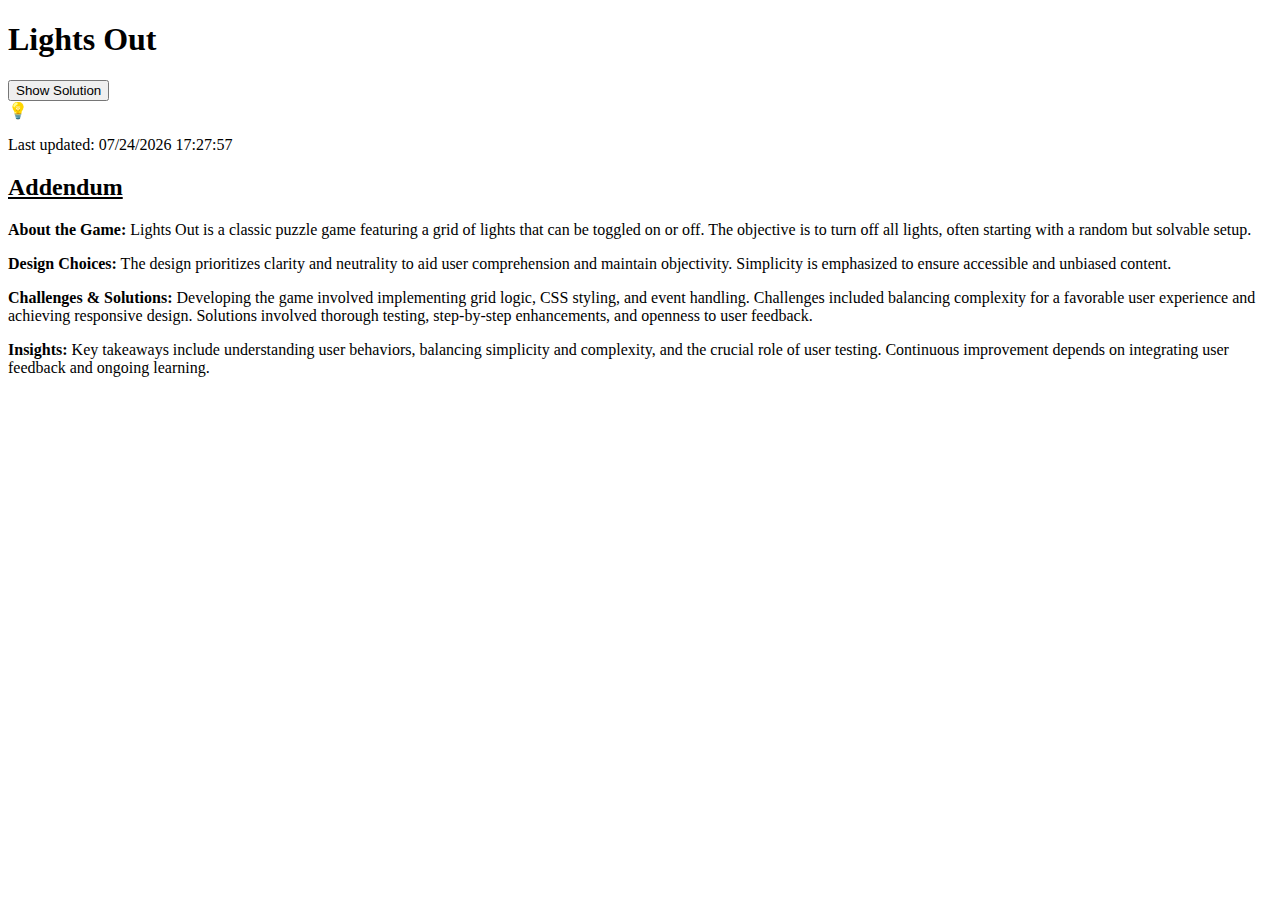
==== final/index.html @ 1e5f59c1 "Create index.html" ====
<!DOCTYPE html>
<html lang="en">

<head>
    <meta charset="UTF-8">
    <meta name="viewport" content="width=device-width, initial-scale=1.0">
    <title>Lights Out Game</title>
    <link rel="stylesheet" href="styles.css">
</head>

<body>
    <header>
        <h1 id="h1-title">Lights Out</h1>
    </header>

    <main>
        <div id="game-container"></div>
        <button id="solution-btn" onclick="showSolution()">Show Solution</button>
        <div id="solution">💡</div>
    </main>

    <footer>
        <p>Last updated: <span id="lastModified"></span></p>
    </footer>

    <div id="addendum">
        <h2><u>Addendum</u></h2>
        <p><strong>About the Game:</strong> Lights Out is a classic puzzle game featuring a grid of lights that can be toggled on or off. The objective is to turn off all lights, often starting with a random but solvable setup.</p>
        <p><strong>Design Choices:</strong> The design prioritizes clarity and neutrality to aid user comprehension and maintain objectivity. Simplicity is emphasized to ensure accessible and unbiased content.</p>
        <p><strong>Challenges & Solutions:</strong> Developing the game involved implementing grid logic, CSS styling, and event handling. Challenges included balancing complexity for a favorable user experience and achieving responsive design. Solutions involved thorough testing, step-by-step enhancements, and openness to user feedback.</p>
        <p><strong>Insights:</strong> Key takeaways include understanding user behaviors, balancing simplicity and complexity, and the crucial role of user testing. Continuous improvement depends on integrating user feedback and ongoing learning.</p>
    </div>

    <script type="text/javascript">
        var lastModified = document.lastModified;
        document.getElementById('lastModified').textContent = lastModified;
    </script>

    <script src="script.js"></script>
</body>

</html>
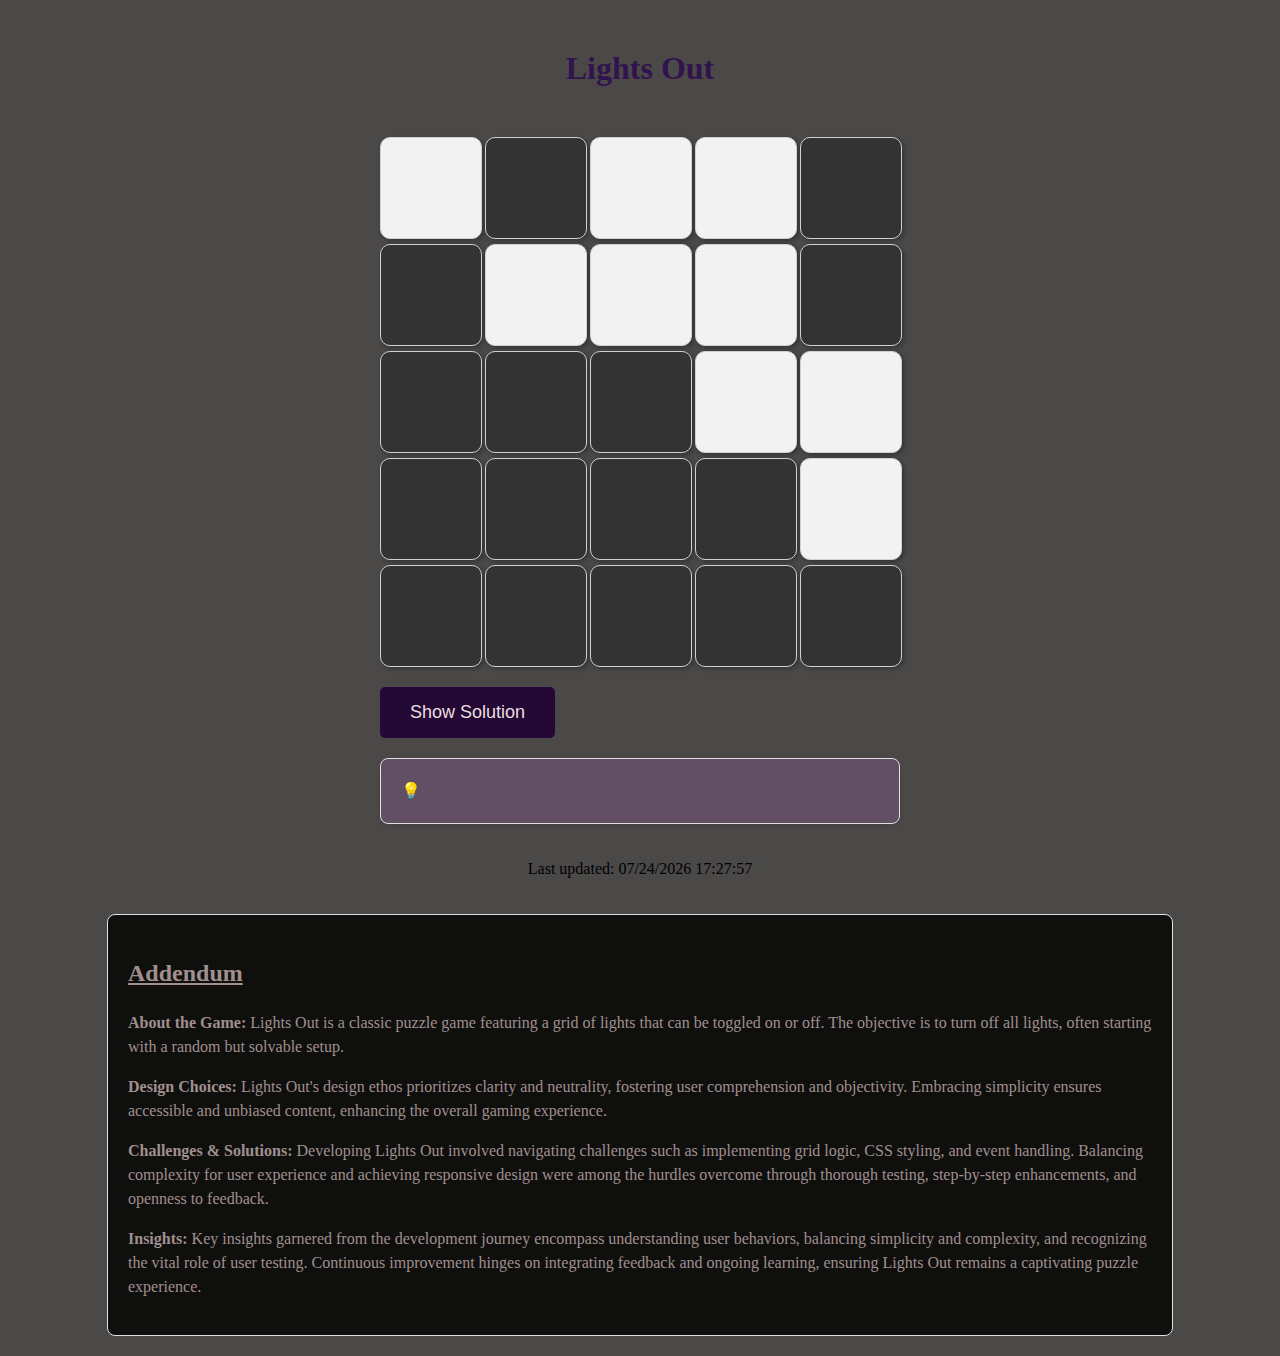
==== commit 385d9f7e: "Update index.html" ====
--- a/final/index.html
+++ b/final/index.html
@@ -26,9 +26,9 @@
     <div id="addendum">
         <h2><u>Addendum</u></h2>
         <p><strong>About the Game:</strong> Lights Out is a classic puzzle game featuring a grid of lights that can be toggled on or off. The objective is to turn off all lights, often starting with a random but solvable setup.</p>
-        <p><strong>Design Choices:</strong> The design prioritizes clarity and neutrality to aid user comprehension and maintain objectivity. Simplicity is emphasized to ensure accessible and unbiased content.</p>
-        <p><strong>Challenges & Solutions:</strong> Developing the game involved implementing grid logic, CSS styling, and event handling. Challenges included balancing complexity for a favorable user experience and achieving responsive design. Solutions involved thorough testing, step-by-step enhancements, and openness to user feedback.</p>
-        <p><strong>Insights:</strong> Key takeaways include understanding user behaviors, balancing simplicity and complexity, and the crucial role of user testing. Continuous improvement depends on integrating user feedback and ongoing learning.</p>
+        <p><strong>Design Choices:</strong> Lights Out's design ethos prioritizes clarity and neutrality, fostering user comprehension and objectivity. Embracing simplicity ensures accessible and unbiased content, enhancing the overall gaming experience.</p>
+        <p><strong>Challenges & Solutions:</strong> Developing Lights Out involved navigating challenges such as implementing grid logic, CSS styling, and event handling. Balancing complexity for user experience and achieving responsive design were among the hurdles overcome through thorough testing, step-by-step enhancements, and openness to feedback.</p>
+        <p><strong>Insights:</strong> Key insights garnered from the development journey encompass understanding user behaviors, balancing simplicity and complexity, and recognizing the vital role of user testing. Continuous improvement hinges on integrating feedback and ongoing learning, ensuring Lights Out remains a captivating puzzle experience.</p>
     </div>
 
     <script type="text/javascript">
--- a/final/styles.css
+++ b/final/styles.css
@@ -0,0 +1,75 @@
+body {
+    display: flex;
+    justify-content: center;
+    align-items: center;
+    flex-direction: column;
+    background-color: #4b4848; /* white */
+    overflow: auto;
+    min-height: 100vh;
+    margin: 0;
+}
+
+h1 {
+    color: #31134d; /* green */
+    margin-top: 50px;
+    margin-bottom: 50px;
+}
+
+#game-container {
+    display: grid;
+    grid-template-columns: repeat(5, 100px);
+    gap: 5px;
+}
+
+.is-off {
+    width: 100px;
+    height: 100px;
+    background-color: #0000ff; /* blue */
+    border: 1px solid #d1d1d1;
+    cursor: pointer;
+    border-radius: 10px;
+    transition: background-color 0.3s ease;
+    box-shadow: 2px 2px 5px rgba(0, 0, 0, 0.3);
+}
+
+#solution-btn {
+    margin-top: 20px;
+    padding: 15px 30px;
+    font-size: 18px;
+    cursor: pointer;
+    background-color: #240836; /* green */
+    color: #e9dfdf; /* black */
+    border: none;
+    border-radius: 5px;
+    transition: background-color 0.3s ease;
+}
+
+#solution-btn:hover {
+    background-color: #a04545; /* red */
+}
+
+#solution {
+    display: flex; /* Changed to horizontal display */
+    max-width: 600px;
+    margin: 20px auto;
+    padding: 20px;
+    background-color: #624f64; /* dark purple */
+    border: 1px solid #e0e0e0;
+    border-radius: 8px;
+    line-height: 1.5;
+    font-size: 16px;
+    color: #000000; /* black */
+    box-shadow: 0 2px 5px rgba(0, 0, 0, 0.1);
+}
+
+#addendum {
+    margin: 20px auto;
+    padding: 20px;
+    width: 80vw;
+    background-color: #0f0f0e; /* black */
+    border: 1px solid #e0e0e0;
+    border-radius: 8px;
+    line-height: 1.5;
+    font-size: 16px;
+    color: #a08f8f; /* black */
+}
